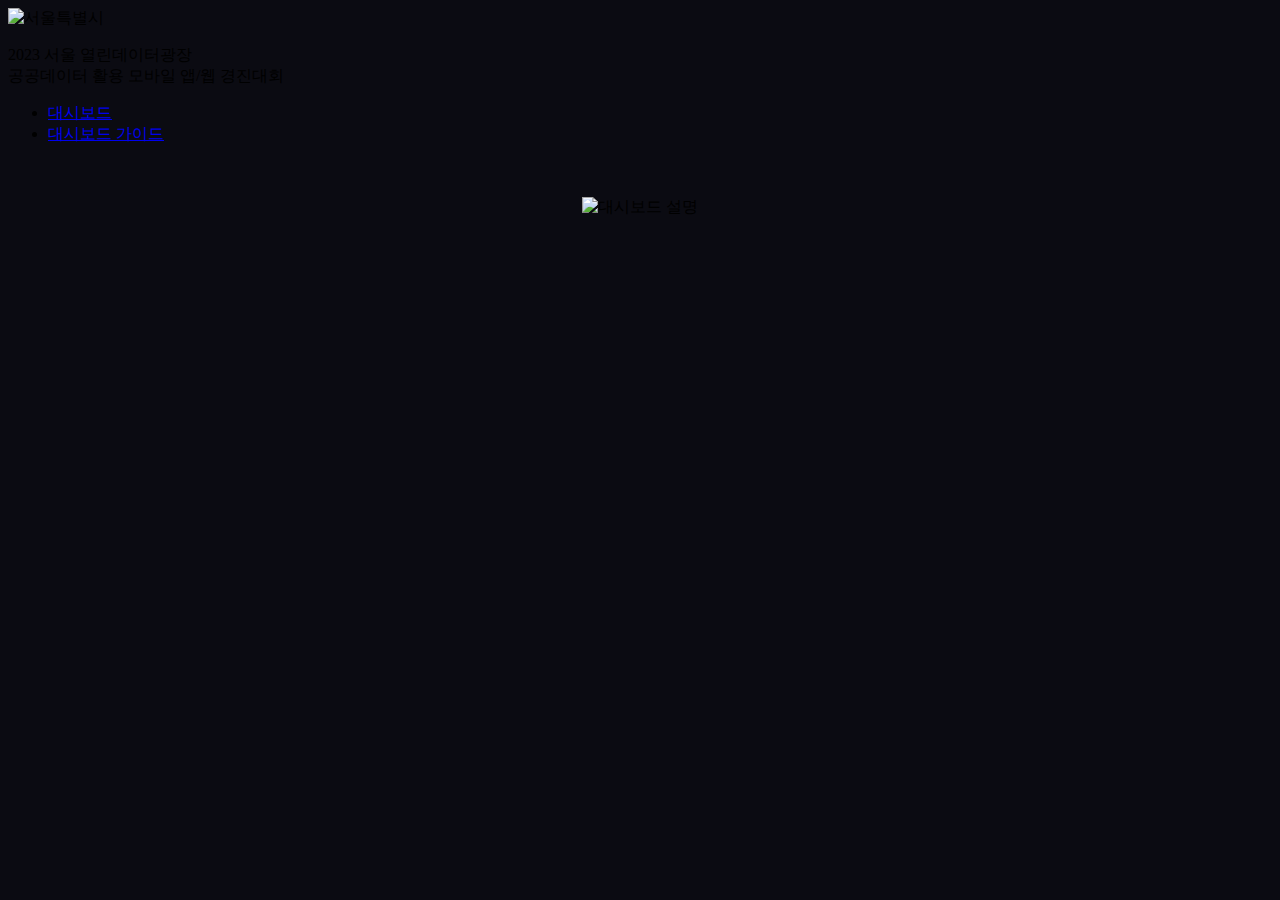
==== info.html @ cc85a00d "Rename Web/info.html to info.html" ====
<!DOCTYPE html>
<html lang="ko">
<head>
    <meta charset="UTF-8">
    <meta http-equiv="X-UA-Compatible" content="IE=edge">
    <meta name="viewport" content="width=device-width, initial-scale=1.0">
    <link rel="stylesheet" href="css/navbar.css">
    <title>V_LEE Web Page1</title>
</head>
<body style="background-color:#0B0B12">
    <nav class="navbar">
        <div class="title">
            <img class='logo' src="./img/V_LEE.png" width="80" height="80" alt="서울특별시">
            <p>
                2023 서울 열린데이터광장 <br>
                공공데이터 활용 모바일 앱/웹 경진대회
            </p>
        </div>
        <ul class="navbar_menu">
            <li><a href="./V_LEE.html">대시보드</a></li>
            <li><a href="./info.html">대시보드 가이드</a></li>
        </ul>
    </nav>
    <br>
    <br>
    <center>
        <img src="./img/info.png" alt="대시보드 설명" style='border: none; max-width: 100%; height: auto;'>
    </center>
    
</body>
</html>
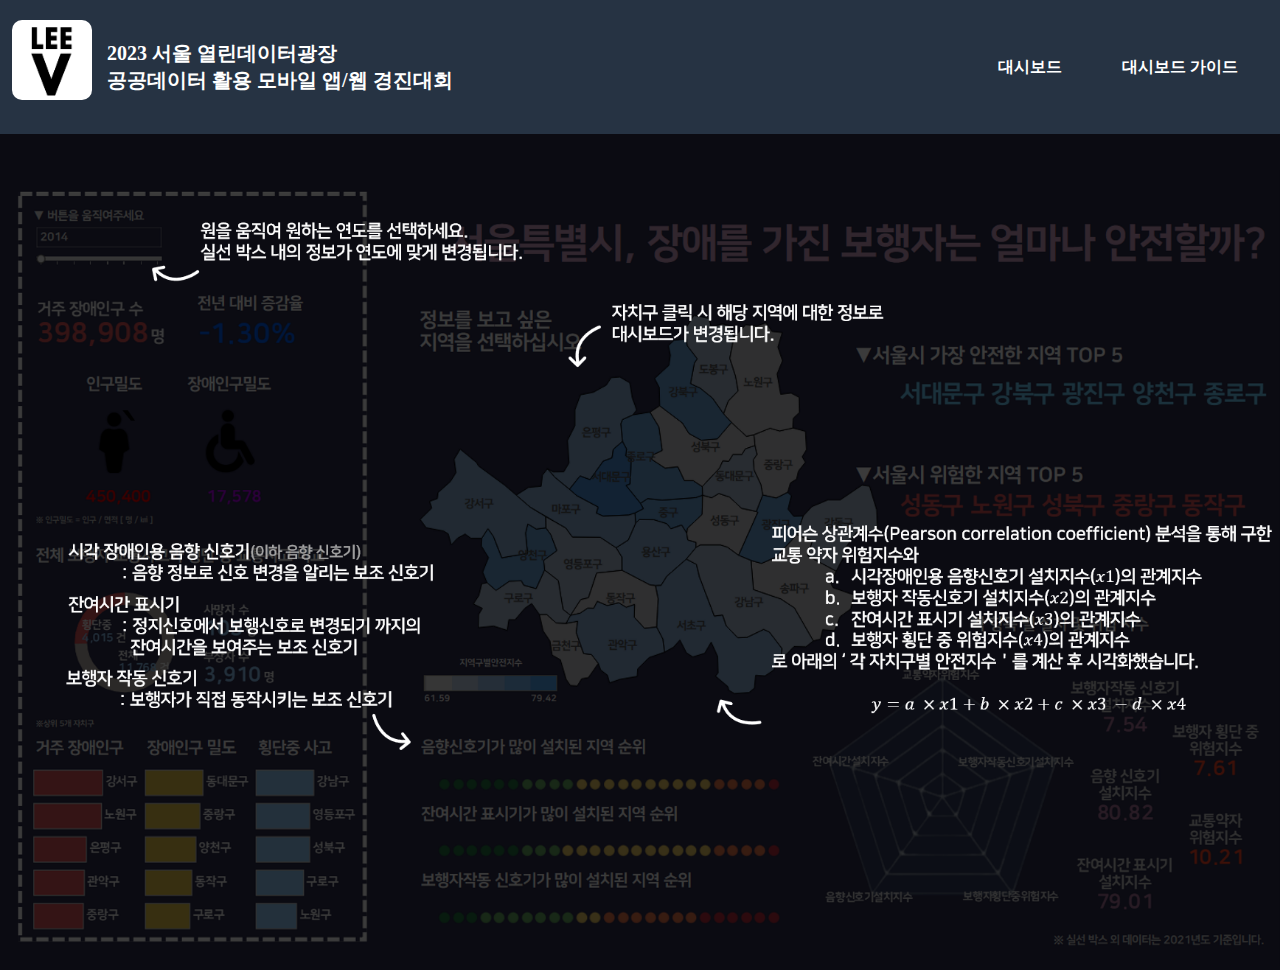
==== commit 27a74df9: "Update info.html" ====
--- a/info.html
+++ b/info.html
@@ -17,7 +17,7 @@
             </p>
         </div>
         <ul class="navbar_menu">
-            <li><a href="./V_LEE.html">대시보드</a></li>
+            <li><a href="./index.html">대시보드</a></li>
             <li><a href="./info.html">대시보드 가이드</a></li>
         </ul>
     </nav>
--- a/css/navbar.css
+++ b/css/navbar.css
@@ -0,0 +1,63 @@
+/* navbar.css */
+@media screen and (max-width: 1000px) {
+    .navbar {
+        flex-direction: column;
+        align-items: flex-start;
+        margin: 0;
+    }
+}
+:root {
+    --text-color: white;
+    --background-color: #263343;
+    --accent-color: orange;
+    --icons-color: rgb(152, 187, 201);
+    --bodybackground-color: lightgray;
+}
+body { 
+    margin: 0;
+    background-color: var(--bodybackground-color);
+    font-family: 'STIX Two Math';
+} 
+a {
+    text-decoration: none;
+    color: var(--text-color);
+}
+p {
+    padding-left: 15px;
+    text-decoration: none;
+    color: var(--text-color);
+}
+.logo {
+    background-color: white;
+    border-radius: 10px;
+}
+.title {
+    display: flex;
+    margin: 0;
+    padding-left: 0;
+    font-size: 20px;
+    font-weight: 800;
+}
+.navbar {
+    display: flex;
+    justify-content: space-between;
+    align-items: center;
+    background-color: var(--background-color);
+    padding: 20px 12px;
+    font-family: 'STIX Two Math';
+}
+.navbar_menu {
+    list-style: none;
+    display: flex;
+    margin: 0;
+    padding-right: 0;
+    font-weight: 800;
+}
+.navbar_menu li {
+    padding: 8px 30px;
+}
+.navbar_menu li:hover {
+    background-color: var(--accent-color);
+    border-radius: 3px;
+    font-weight: 800;
+}
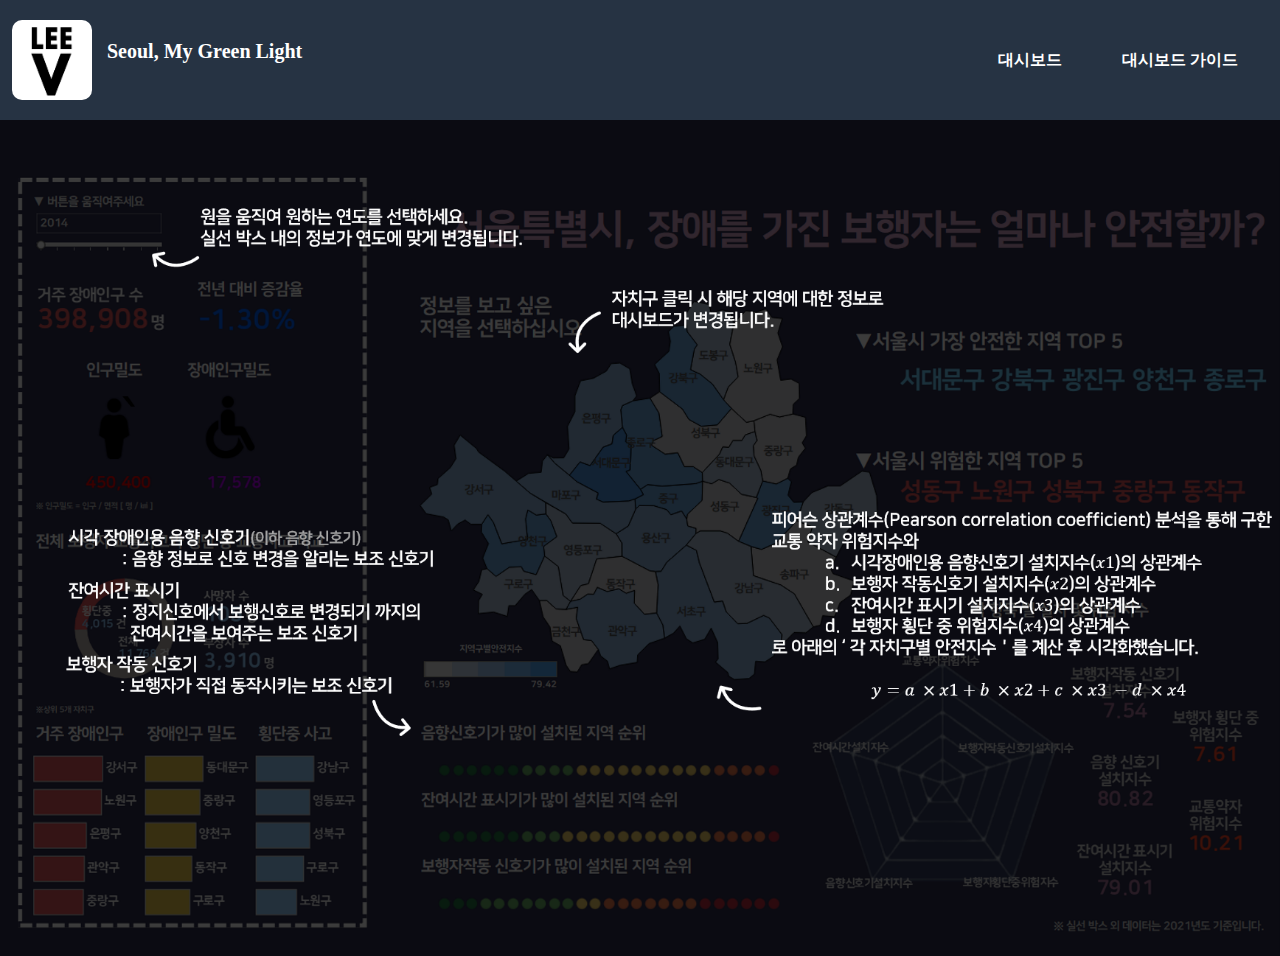
==== commit 6190137a: "Update info.html" ====
--- a/info.html
+++ b/info.html
@@ -12,8 +12,7 @@
         <div class="title">
             <img class='logo' src="./img/V_LEE.png" width="80" height="80" alt="서울특별시">
             <p>
-                2023 서울 열린데이터광장 <br>
-                공공데이터 활용 모바일 앱/웹 경진대회
+                Seoul, My Green Light
             </p>
         </div>
         <ul class="navbar_menu">
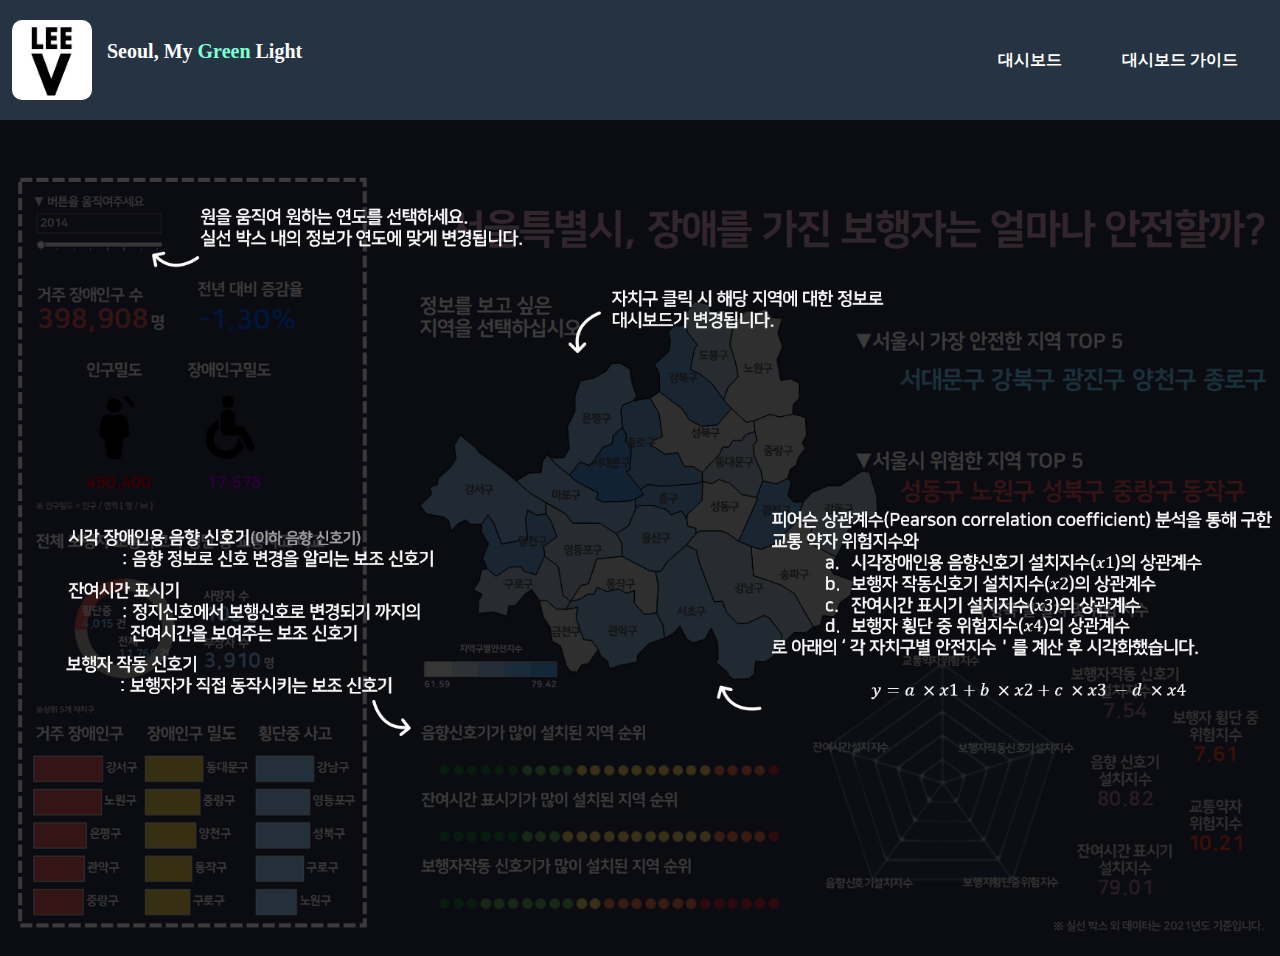
==== commit 2a80aa53: "Update info.html" ====
--- a/info.html
+++ b/info.html
@@ -11,8 +11,8 @@
     <nav class="navbar">
         <div class="title">
             <img class='logo' src="./img/V_LEE.png" width="80" height="80" alt="서울특별시">
-            <p>
-                Seoul, My Green Light
+            <p tyle="font-size: 30px;">
+                Seoul, My <span style="color: aquamarine;">Green</span> Light
             </p>
         </div>
         <ul class="navbar_menu">
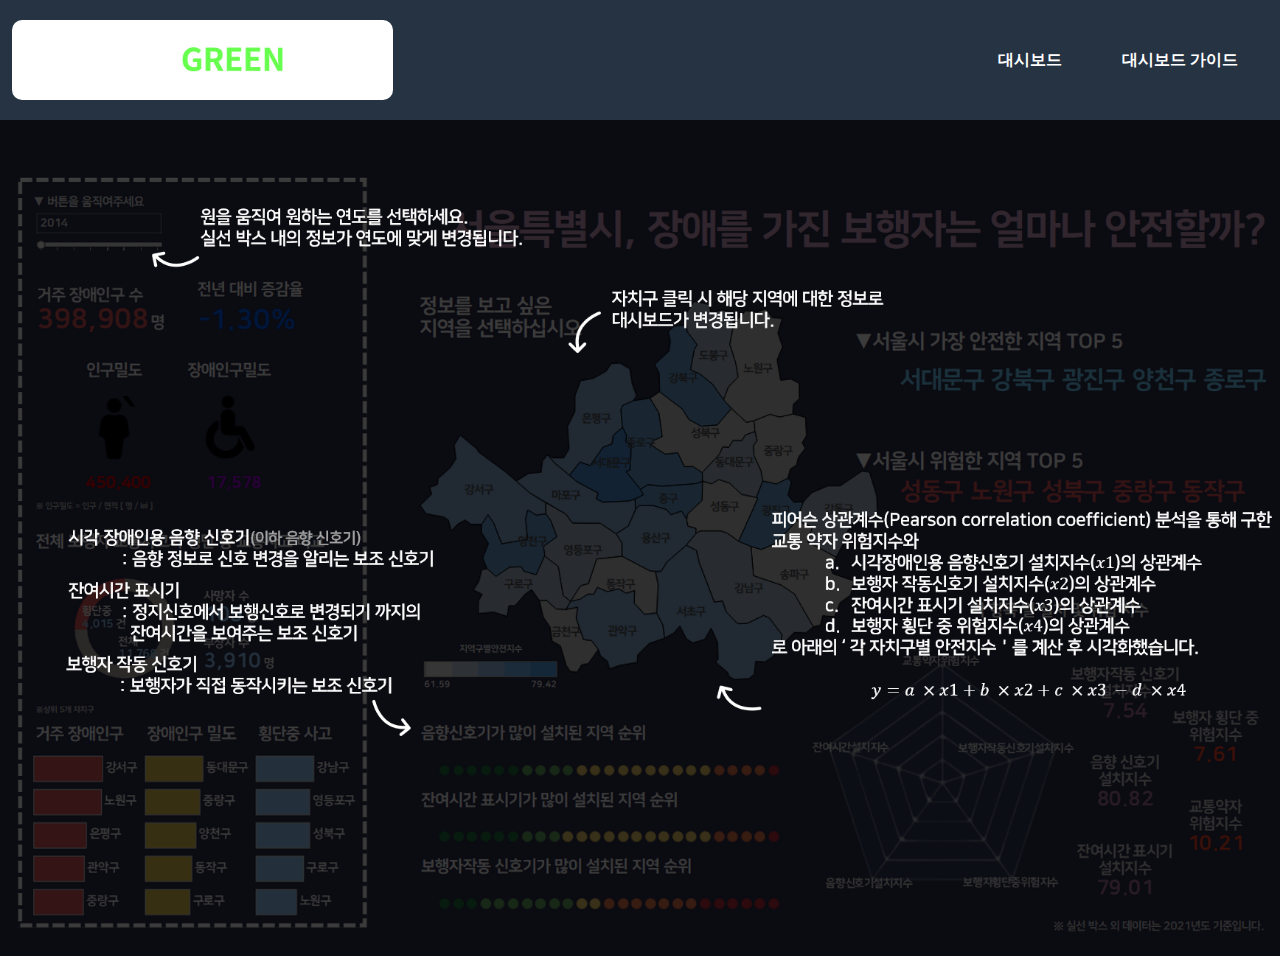
==== commit 1b4d1807: "Update info.html" ====
--- a/info.html
+++ b/info.html
@@ -10,10 +10,7 @@
 <body style="background-color:#0B0B12">
     <nav class="navbar">
         <div class="title">
-            <img class='logo' src="./img/V_LEE.png" width="80" height="80" alt="서울특별시">
-            <p tyle="font-size: 30px;">
-                Seoul, My <span style="color: aquamarine;">Green</span> Light
-            </p>
+            <img class='logo' src="./img/SMGL.png" height="80" alt="서울특별시">
         </div>
         <ul class="navbar_menu">
             <li><a href="./index.html">대시보드</a></li>
